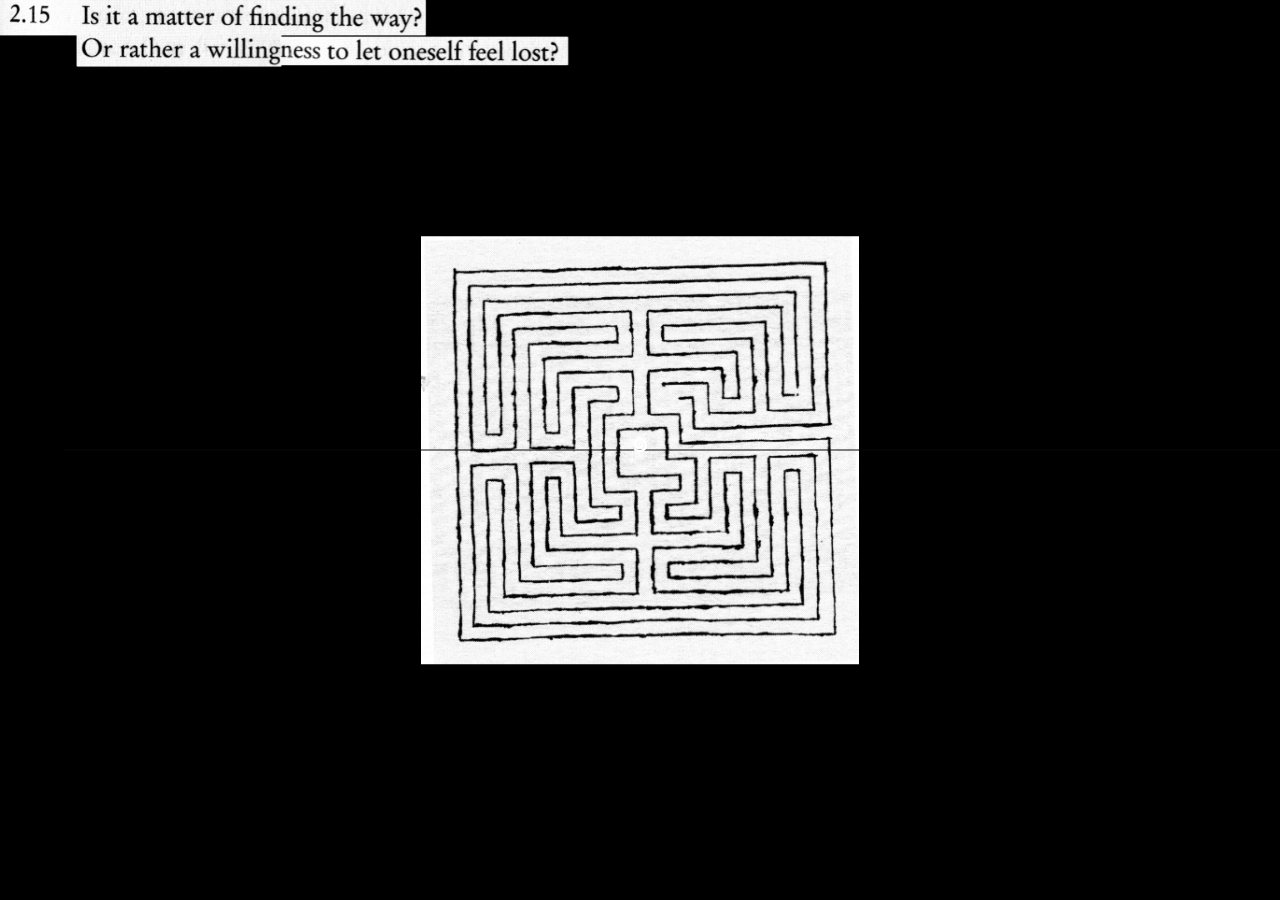
==== index.html @ f9e8dd76 "-" ====
<!doctype html>
<html>

<head>
  <title>Labyrinth</title>
  <link rel="stylesheet" href="style.css">
  <meta name="viewport" content="width=device-width, initial-scale=1.0">
  <script type="text/javascript" src="paper-full.min.js"></script>
  <script type="text/paperscript" canvas="canvas-1">
    // Adapted from the following Processing example:
  // http://processing.org/learning/topics/follow3.html

  // The amount of points in the path:
  var points = 40;

  // The distance between the points:
  var length = 50;

  var path = new Path({
  	strokeColor: 'rgb(9, 9, 9)',
  	strokeWidth: 1,
  	strokeCap: 'round'
  });

  var start = view.center / [10, 1];
  for (var i = 0; i < points; i++)
  	path.add(start + new Point(i * length, 0));

  function onMouseMove(event) {
  	path.firstSegment.point = event.point;
  	for (var i = 0; i < points - 1; i++) {
  		var segment = path.segments[i];
  		var nextSegment = segment.next;
  		var vector = segment.point - nextSegment.point;
  		vector.length = length;
  		nextSegment.point = segment.point - vector;
  	}
  	path.smooth({ type: 'continuous' });
  }

  function onMouseDown(event) {
  	path.fullySelected = true;
  	path.strokeColor = 'rgb(255, 0, 0)';
  }

  function onMouseUp(event) {
  	path.fullySelected = false;
  	path.strokeColor = 'rgb(9, 9, 9)';
  }
  </script>


</head>

<body>

  <div class="canvas">
    <canvas id="canvas-1" resize></canvas>
  </div>


  <!-- always there -->

  <div>
    <div class="enter" id="enter2">๑</div>
    <img class="question" src="img/question.png">
  </div>

  <div>
    <div class="enter" id="enter1"><a href="index-split.html">๑</a></div>
    <img class="question" src="img/question.png">
  </div>


  <!-- section1 -->
  <div class="begin-board">
    <img class="labyrinth" src="img/labyrinth.jpeg">
  </div>

  <!-- section2 -->
  <div class="flight-bottom"><img class="flight-img" src="img/flight-bottom.jpg"></div>

  <div class="flight-board" id="sky">

    <img class="flight" src="img/sky-2.jpg">
    <img class="flight-1" src="img/sky-3.jpg">

    <a href="index-press-tpe.html"><img class="taipei-bottom" src="img/taipei.png"></a>

    <a href="index-press-ric.html"><img class="ric-bottom" src="img/ric.png"></a>

  </div>

  <!-- section A-->
  <div class="code">
    2019dQpBx39Ut9NobRRTAkbP????2019k04t4GWXabqJSQ60IziY????2019JX8MDO*R8UPe#ACc%VLN????2019rt0MXSQR4ePJ9RBWA1dh????2019rQMJOXX2jEnQx9e6%RYe????2019n2Hq7DScCqb!B1QiKtxA???2019K7rEzy2gMswtG^su%p!K????2019ZZPXA1yTJ2$7rFruMo!m????2019WV9FWFjhiwn7e455hFy4????2019jIfDoIntJySa#l&*9MUs????2019dFqcXVG^!UoJxC1D272&????2019@3@MLO8DFAP#14!k*s2e????2019TCX4tx@LvtH$BO1drM8X????2019G8hwj^CsCbEj#WHRSEjX????20193AdTBj&vKhQ2rB70Z71M????201986$&chEcx@5$$EtDBos@????20193faj5JW4Vk8@pjw*1ON^????20196rFg$GR!yJ03mEHelu*z????2019VQ^ndUXlZPo58MhGFZ$1????2019P#^s4CVZgkyw9rtdhduf????2019Xi1@%U1PYJRyRhXWL4vd????201942WcTz^I!@x#7ugVVPcB????2019j#E64*ied@$zNvlNC$oW????20193bUFFO2T!qsdawxoL4gK????<span class="flower-bottom">✿ photosensitive warning THE FOLLOWING CONTAINS BRIGHT/FLASHING LIGHTS</span>9jqkKtf2BePaYa4EOYtMM????2019ULSCt#bsJx@fOMeXHGIO????2019qTj@VgtVDZ#sPr6qFC83????2019q*!O52SZp!hpfvUnpYVy????2019EADXOjZV0OjT3eGBc8gE????2019JH^4m%*y$fAPpW&qDded????20190sCRNgiYywvifWrb#eLX????2019qyCZ9NiRyDDhtvKfIb5q????2019l7ZsIh4R%OwYfsqT3!B8????2019NLxWXZ3mT&2ywCQFuRdV????2019nh8Q^sa@RpGQPvF&GdDe????2019aNXtUnV*nXddao7UjRE3???2019IR19C5qLyhWPU347m$kx????2019NZpZQ5DnJA^j*nYqrM35????2019cxNUfrW9YD0Lxre!OqZu????2019AKwQ@uzsY5K8zrt8hk9O????2019c6Et@fSdp1mJD7HRmHGc????2019G#dpz*oFx2%o1rHgNCEO????2019c0@$$w%udbHzkW4@QETU????2019dLrYbEWtqWFA3r0^FZCb????20195!c$oEE6EF0SNvXQXWfA????2019uZIN5$OcL@eg8qaip4Vi????2019STf&%xCu^d4MEtmpJyzD????2019T53r!nzxCV7CaoitNeQs????2019d6DHTAjqc8&PDyzaUJWU????20194K@9h5k&3DO5Zxit&xg6????2019qj1yG2w6t$m7Cm%@JCRH????2019No@n0B^Z*R44&g3RL$Qr????2019W!IyX!hUDoWCLfYS^yGv????2019v$2nj!Df9G^AG2hLhYej????2019kye28%!qPU9EizCCox#D????2019wQiZkKt534zzn57esm1u????2019Q1YR%R@L&F@3rBVfyzgZ????2019zzBglDg%$xh8ywc1Tkw3????2019ETtup8@SKh61E$JTUHjd????2019@StBqMMBITIsNukFM867????2019rkNOdO9*qmmw&&78vju6????2019$w&hOyDp%YDGB$zYmi7&????2019S7cvUt@$zRc#UVVC^Bg5????2019uvL8l*OxJ4kTCsfqGu7i????20197Z*kNCJdfqwQ%YM#bTxm????2019EqbQSwSx%X@NuF#oeQSn????2019mxZP6ZAcYfEf*e9Wj1o7????19HXbM7mwlWhMijFOS2BQ#????2019^%uzP*Jh$DDeIs$5rhmE????2019A$I!0Q5py!aoNW8G4pGM????2019Z92CtJZob71KhjK9TeqG????2019pVE1kkO$DZtyvjcS3lcJ????20195wGCgWiIjiULbDQrWveF???019F5XfiHUDk&*bvBqjkUv^????2019%M3XXbNUKCOz#tK!d2Mz????2019iZRmeWMoO$zK0$7D!y!Z????20193jzNVPqPk%YyBogWvhgh????2019CKdFfPgndYOIvE4z&$UI????2019ojm47TR9eDoV3!ltlH2g???2019QGF^V1fnx6w@mfcRoKI0????2019qBnEPLvCfM*U#WXQ1Wq0????2019AVu5PoliRk*eGTB@@ksI????2019EQ!XpMCqpBT0Mext$4j$????2019hn#pvoclxL$GI7paXOZ0????2019yZ4X7E$$wA8fOF84rw9u????2019P3VYB9#XG6wej%BDG8Bx????2019$^LSRu&@j*soxov3m$AR????2019DnGzRUq&SjYpS5GjXm7A????20196yF43lbUHXFN#iVvB$iE????2019uV629GAUWxtT6cB42Q0t????2019B2A!&Dx#qc$Peyz8vuGv????2019gW1I^qBJwl*C9#209rHP????2019XG@3XyBcT#dz4Jsg2C!3????01920oKj&jz!Yo5MKH%h%yk????2019s4x$0Zuqr$od@$kFt4F0????2019ITyL&wq*3YX&y%iH3olL????2019CiICvVy@P$JLbdDPCPyR????2019lTGbt2#LC%Du6KFqSCJl????2019lG6I0Gh$Wl4ZJx%&tvtL????20197mTJ6%9I2ldUZliI44eV????2019wEFLE$iMb2OS$6hZAG7X????2019rTlAL3OLacoxC$j*DvRv????2019EF6NRwz1VZbK6UQ58cr5????2019Abz%eS84&E1r!n76VcF1????2019HFhlb&3QqqtEJM%Vk58x????2019nuHZFaXZShV4ft&cD7%7????20190mN6KnBcOctXMe7fCn&W????20190#0FLJJXY*fTEWeZ9XYG????2019!VL*Apk*CrX5XRNiq3Ds????2019VIoP3Nzqc1VMCXRv!tFK????2019DIGJyRdrEAFO5$$7K4UF????2019OdXF8GwxPIgBnlR*$5Fr????20193SQ6jfv8o9DLcpR&^WX1????2019ih^Y^sMnoipugltR#vIR????2019TsJo*x#qTMZIE8yEn2DE????2019aZxa8$OX9Sd9U&r4OSFn????2019W0PpFSdzoHHWNmQ#nbCx????2019TnbvMW4Oi5o3pKpKUJ@p????2019PpxHxkaU0InF!AmbHOXL????2019&*iP1$CT4W#YAZA5!4O&????20195R9AfF8$93cIiMd$o3pe????2019&uCg!XwCzowHh@IGC%IC????2019E1PV6Dsd^7jMudYLfGmO????2019c22I8!p540lhj$8!QVuV????2019F2&o8Cj^w^sU8Jf&o$V7????2019CHOIzEB6#sdw6Oz8tsL@????2019ItB8jbSKfb8MHdKKFP1%????2019gZ@OmgKMjQE7@&fp11hW????2019ehXtM1^EkNDHen#oVeBk????2019dj0FsoawjCAE0$keUH5V????2019AxJBW!3#C%bwl5WEIVIQ????2019zC!95hhjh2RW664IcUCo????2019WEvLh2hjfLbxLVTXxxV4????2019&VG9Xm25xFvuiHqCJNpt????2019kKENAdXDv7Za2G4CEZ8m????2019Lgl&Q0dmLEDLEZXA@1QN????20199rngJ2iktkXECm7UUSnd????2019&eFdJ!25E3^Mfon4u8pj????2019!30#bzr2NFks3hBOJFo0????2019u9CBrvmwOS7K73rx5NUa???2019CcCqhAPr3pKFQ&6RJFy!????2019WjN!58iv2IRJpHUOD5j#????2019C@tKAG@KMUaA4f8NlR*B????2019vyO2Yqe2pdo2kKPz5Yip????2019yO0%z1Dfh7NNAUySB&og????2019A3R9kn^T1KSrBYAmCOD2???20199YjIAF^JMB^4z3@iKoQ0????2019pB9u#KVx&rPQtSYARAvj????2019nQ#Rp!bGSVRNMN97I$EZ????2019PvpY$Cju7gtPs!PfT7XI????2019MFBgYdzM41L^j1JM$M8u????2019Btp@$#mSftyxr21zNjdY????2019y&M1aB&np@x2EUldomkd????2019@KCNW!6F7M1BV9Q@1Hsl????20199EqcnXealD%FUinzulM&????20196^6Y$mKHvt2GZ7FdAWVF????2019sKPXJRlV1cTy4vfeRi1&????2019angLU52oUmjtng!KusKl???2019y9tBEbO$oiLY0DkiBETD????2019TZv4TcF#truo3JdoTIe3????2019n%lt6jIZi8uIWjV$$%gd????2019UGNrSjbbF0OgoprxonB%????2019rA#AMClW!9*9L##sHn%w????2019jcohnFxDOacg!tK$UudM????2019y8zJRJMuP#6kfBrkxuu@????2019Yc5CyN*mv8!a$K2KKTRP????20192HuS!MH$!mDCIc%Fa@tJ????2019r8WZ3d1LSPBVcezb!&hn????2019HO0CQb0HDKV1s11HX3vY????20197yzI0tNDdLX0pN5T4rtb????2019qvpwsXEGSOfKzER4PkcG????2019cP&I@DguL8hb4IF#d1Xv????20192vJAlRKf57cyR69r*oD$????2019*sIFZy6nTPHe6vm*t*ar????2019E8mq8yqevMwGW%mo*dRE????201993cUyoW9bdZaDa8Y6fwt????20196vuXKpVDXXd&@1oXsgko????2019TL2a0#TxoykM8aLn7L*u????20198$*hOFe6bEM0hk7YvH%O????20198ltHcezNifOnVkxG#L$B????20192#13VDrgjG10CluZPS4f????2019iredOmqtqbUQO#@LrSdG????2019dQpBx39Ut9NobRRTAkbP????2019k04t4GWXabqJSQ60IziY???2019JX8MDO*R8UPe#ACc%VLN????2019rt0MXSQR4ePJ9RBWA1dh????2019rQMJOXX2jEnQx9e6%RYe????2019n2Hq7DScCqb!B1QiKtxA???2019K7rEzy2gMswtG^su%p!K????2019ZZPXA1yTJ2$7rFruMo!m????2019WV9FWFjhiwn7e455hFy4????2019jIfDoIntJySa#l&*9MUs????2019dFqcXVG^!UoJxC1D272&????2019@3@MLO8DFAP#14!k*s2e????2019TCX4tx@LvtH$BO1drM8X????2019G8hwj^CsCbEj#WHRSEjX????20193AdTBj&vKhQ2rB70Z71M????201986$&chEcx@5$$EtDBos@????20193faj5JW4Vk8@pjw*1ON^????20196rFg$GR!yJ03mEHelu*z????2019VQ^ndUXlZPo58MhGFZ$1????2019P#^s4CVZgkyw9rtdhduf????2019Xi1@%U1PYJRyRhXWL4vd????201942WcTz^I!@x#7ugVVPcB????2019j#E64*ied@$zNvlNC$oW????20193bUFFO2T!qsdawxoL4gK????9jqkKtf2BePaYa4EOYtMM????2019ULSCt#bsJx@fOMeXHGIO????2019qTj@VgtVDZ#sPr6qFC83????2019q*!O52SZp!hpfvUnpYVy????2019EADXOjZV0OjT3eGBc8gE????2019JH^4m%*y$fAPpW&qDded????20190sCRNgiYywvifWrb#eLX????2019qyCZ9NiRyDDhtvKfIb5q????2019l7ZsIh4R%OwYfsqT3!B8????2019NLxWXZ3mT&2ywCQFuRdV????2019nh8Q^sa@RpGQPvF&GdDe????2019aNXtUnV*nXddao7UjRE3???2019IR19C5qLyhWPU347m$kx????2019NZpZQ5DnJA^j*nYqrM35????2019cxNUfrW9YD0Lxre!OqZu????2019AKwQ@uzsY5K8zrt8hk9O????2019c6Et@fSdp1mJD7HRmHGc????2019G#dpz*oFx2%o1rHgNCEO????2019c0@$$w%udbHzkW4@QETU????2019dLrYbEWtqWFA3r0^FZCb????20195!c$oEE6EF0SNvXQXWfA????2019uZIN5$OcL@eg8qaip4Vi????2019STf&%xCu^d4MEtmpJyzD????2019T53r!nzxCV7CaoitNeQs????2019d6DHTAjqc8&PDyzaUJWU????20194K@9h5k&3DO5Zxit&xg6????2019qj1yG2w6t$m7Cm%@JCRH????2019No@n0B^Z*R44&g3RL$Qr????2019W!IyX!hUDoWCLfYS^yGv????2019v$2nj!Df9G^AG2hLhYej????2019kye28%!qPU9EizCCox#D????2019wQiZkKt534zzn57esm1u????2019Q1YR%R@L&F@3rBVfyzgZ????2019zzBglDg%$xh8ywc1Tkw3????2019ETtup8@SKh61E$JTUHjd????2019@StBqMMBITIsNukFM867????2019rkNOdO9*qmmw&&78vju6????2019$w&hOyDp%YDGB$zYmi7&????2019S7cvUt@$zRc#UVVC^Bg5????2019uvL8l*OxJ4kTCsfqGu7i????20197Z*kNCJdfqwQ%YM#bTxm????2019EqbQSwSx%X@NuF#oeQSn????2019mxZP6ZAcYfEf*e9Wj1o7????19HXbM7mwlWhMijFOS2BQ#????2019^%uzP*Jh$DDeIs$5rhmE????2019A$I!0Q5py!aoNW8G4pGM????2019Z92CtJZob71KhjK9TeqG????2019pVE1kkO$DZtyvjcS3lcJ????20195wGCgWiIjiULbDQrWveF???019F5XfiHUDk&*bvBqjkUv^????2019%M3XXbNUKCOz#tK!d2Mz????2019iZRmeWMoO$zK0$7D!y!Z????20193jzNVPqPk%YyBogWvhgh????2019CKdFfPgndYOIvE4z&$UI????2019ojm47TR9eDoV3!ltlH2g???2019QGF^V1fnx6w@mfcRoKI0????2019qBnEPLvCfM*U#WXQ1Wq0????2019AVu5PoliRk*eGTB@@ksI????2019EQ!XpMCqpBT0Mext$4j$????2019hn#pvoclxL$GI7paXOZ0????2019yZ4X7E$$wA8fOF84rw9u????2019P3VYB9#XG6wej%BDG8Bx????2019$^LSRu&@j*soxov3m$AR????2019DnGzRUq&SjYpS5GjXm7A????20196yF43lbUHXFN#iVvB$iE????2019uV629GAUWxtT6cB42Q0t????2019B2A!&Dx#qc$Peyz8vuGv????2019gW1I^qBJwl*C9#209rHP????2019XG@3XyBcT#dz4Jsg2C!3????01920oKj&jz!Yo5MKH%h%yk????2019s4x$0Zuqr$od@$kFt4F0????2019ITyL&wq*3YX&y%iH3olL????2019CiICvVy@P$JLbdDPCPyR????2019lTGbt2#LC%Du6KFqSCJl????2019lG6I0Gh$Wl4ZJx%&tvtL????20197mTJ6%9I2ldUZliI44eV????2019wEFLE$iMb2OS$6hZAG7X????2019rTlAL3OLacoxC$j*DvRv????2019EF6NRwz1VZbK6UQ58cr5????2019Abz%eS84&E1r!n76VcF1????2019HFhlb&3QqqtEJM%Vk58x????2019nuHZFaXZShV4ft&cD7%7????20190mN6KnBcOctXMe7fCn&W????20190#0FLJJXY*fTEWeZ9XYG????2019!VL*Apk*CrX5XRNiq3Ds????2019VIoP3Nzqc1VMCXRv!tFK????2019DIGJyRdrEAFO5$$7K4UF????2019OdXF8GwxPIgBnlR*$5Fr????20193SQ6jfv8o9DLcpR&^WX1????2019ih^Y^sMnoipugltR#vIR????2019TsJo*x#qTMZIE8yEn2DE????2019aZxa8$OX9Sd9U&r4OSFn????2019W0PpFSdzoHHWNmQ#nbCx????2019TnbvMW4Oi5o3pKpKUJ@p????2019PpxHxkaU0InF!AmbHOXL????2019&*iP1$CT4W#YAZA5!4O&????20195R9AfF8$93cIiMd$o3pe????2019&uCg!XwCzowHh@IGC%IC????2019E1PV6Dsd^7jMudYLfGmO????2019c22I8!p540lhj$8!QVuV????2019F2&o8Cj^w^sU8Jf&o$V7????2019CHOIzEB6#sdw6Oz8tsL@????2019ItB8jbSKfb8MHdKKFP1%????2019gZ@OmgKMjQE7@&fp11hW????2019ehXtM1^EkNDHen#oVeBk????2019dj0FsoawjCAE0$keUH5V????2019AxJBW!3#C%bwl5WEIVIQ????2019zC!95hhjh2RW664IcUCo????2019WEvLh2hjfLbxLVTXxxV4????2019&VG9Xm25xFvuiHqCJNpt????2019kKENAdXDv7Za2G4CEZ8m????2019Lgl&Q0dmLEDLEZXA@1QN????20199rngJ2iktkXECm7UUSnd????2019&eFdJ!25E3^Mfon4u8pj????2019!30#bzr2NFks3hBOJFo0????2019u9CBrvmwOS7K73rx5NUa???2019CcCqhAPr3pKFQ&6RJFy!????2019WjN!58iv2IRJpHUOD5j#????2019C@tKAG@KMUaA4f8NlR*B????2019vyO2Yqe2pdo2kKPz5Yip????2019yO0%z1Dfh7NNAUySB&og????2019A3R9kn^T1KSrBYAmCOD2???20199YjIAF^JMB^4z3@iKoQ0????2019pB9u#KVx&rPQtSYARAvj????2019nQ#Rp!bGSVRNMN97I$EZ????2019PvpY$Cju7gtPs!PfT7XI????2019MFBgYdzM41L^j1JM$M8u????2019Btp@$#mSftyxr21zNjdY????2019y&M1aB&np@x2EUldomkd????2019@KCNW!6F7M1BV9Q@1Hsl????20199EqcnXealD%FUinzulM&????20196^6Y$mKHvt2GZ7FdAWVF????2019sKPXJRlV1cTy4vfeRi1&????2019angLU52oUmjtng!KusKl???2019y9tBEbO$oiLY0DkiBETD????2019TZv4TcF#truo3JdoTIe3????2019n%lt6jIZi8uIWjV$$%gd????2019UGNrSjbbF0OgoprxonB%????2019rA#AMClW!9*9L##sHn%w????2019jcohnFxDOacg!tK$UudM????2019y8zJRJMuP#6kfBrkxuu@????2019Yc5CyN*mv8!a$K2KKTRP????20192HuS!MH$!mDCIc%Fa@tJ????2019r8WZ3d1LSPBVcezb!&hn????2019HO0CQb0HDKV1s11HX3vY????20197yzI0tNDdLX0pN5T4rtb????2019qvpwsXEGSOfKzER4PkcG????2019cP&I@DguL8hb4IF#d1Xv????20192vJAlRKf57cyR69r*oD$????2019*sIFZy6nTPHe6vm*t*ar????2019E8mq8yqevMwGW%mo*dRE????201993cUyoW9bdZaDa8Y6fwt????20196vuXKpVDXXd&@1oXsgko????2019TL2a0#TxoykM8aLn7L*u????20198$*hOFe6bEM0hk7YvH%O????20198ltHcezNifOnVkxG#L$B????20192#13VDrgjG10CluZPS4f????2019iredOmqtqbUQO#@LrSdG????2019PpxHxkaU0InF!AmbHOXL????2019&*iP1$CT4W#YAZA5!4O&????20195R9AfF8$93cIiMd$o3pe????2019&uCg!XwCzowHh@IGC%IC????2019E1PV6Dsd^7jMudYLfGmO????2019c22I8!p540lhj$8!QVuV????2019F2&o8Cj^w^sU8Jf&o$V7????2019CHOIzEB6#sdw6Oz8tsL@????2019ItB8jbSKfb8MHdKKFP1%????2019gZ@OmgKMjQE7@&fp11hW????2019ehXtM1^EkNDHen#oVeBk????2019dj0FsoawjCAE0$keUH5V????2019AxJBW!3#C%bwl5WEIVIQ????2019zC!95hhjh2RW664IcUCo????2019WEvLh2hjfLbxLVTXxxV4????2019&VG9Xm25xFvuiHqCJNpt????2019kKENAdXDv7Za2G4CEZ8m????2019Lgl&Q0dmLEDLEZXA@1QN????20199rngJ2iktkXECm7UUSnd????2019&eFdJ!25E3^Mfon4u8pj????2019!30#bzr2NFks3hBOJFo0????2019u9CBrvmwOS7K73rx5NUa???2019CcCqhAPr3pKFQ&6RJFy!????2019WjN!58iv2IRJpHUOD5j#????2019C@tKAG@KMUaA4f8NlR*B????2019vyO2Yqe2pdo2kKPz5Yip????2019yO0%z1Dfh7NNAUySB&og????2019A3R9kn^T1KSrBYAmCOD2???20199YjIAF^JMB^4z3@iKoQ0????2019pB9u#KVx&rPQtSYARAvj????2019nQ#Rp!bGSVRNMN97I$EZ????2019PvpY$Cju7gtPs!PfT7XI????2019MFBgYdzM41L^j1JM$M8u????2019Btp@$#mSftyxr21zNjdY????2019y&M1aB&np@x2EUldomkd????2019@KCNW!6F7M1BV9Q@1Hsl????20199EqcnXealD%FUinzulM&????20196^6Y$mKHvt2GZ7FdAWVF????2019sKPXJRlV1cTy4vfeRi1&????2019angLU52oUmjtng!KusKl???2019dQpBx39Ut9NobRRTAkbP????2019k04t4GWXabqJSQ60IziY???2019JX8MDO*R8UPe#ACc%VLN????2019rt0MXSQR4ePJ9RBWA1dh????2019rQMJOXX2jEnQx9e6%RYe????2019n2Hq7DScCqb!B1QiKtxA???2019K7rEzy2gMswtG^su%p!K????2019ZZPXA1yTJ2$7rFruMo!m????2019WV9FWFjhiwn7e455hFy4????2019jIfDoIntJySa#l&*9MUs????2019dFqcXVG^!UoJxC1D272&????2019@3@MLO8DFAP#14!k*s2e????2019TCX4tx@LvtH$BO1drM8X????2019G8hwj^CsCbEj#WHRSEjX????20193AdTBj&vKhQ2rB70Z71M????201986$&chEcx@5$$EtDBos@????20193faj5JW4Vk8@pjw*1ON^????20196rFg$GR!yJ03mEHelu*z????2019VQ^ndUXlZPo58MhGFZ$1????2019P#^s4CVZgkyw9rtdhduf????2019Xi1@%U1PYJRyRhXWL4vd????201942WcTz^I!@x#7ugVVPcB????2019j#E64*ied@$zNvlNC$oW????20193bUFFO2T!qsdawxoL4gK????9jqkKtf2BePaYa4EOYtMM????2019ULSCt#bsJx@fOMeXHGIO????2019qTj@VgtVDZ#sPr6qFC83????2019q*!O52SZp!hpfvUnpYVy????2019EADXOjZV0OjT3eGBc8gE????2019JH^4m%*y$fAPpW&qDded????20190sCRNgiYywvifWrb#eLX????2019qyCZ9NiRyDDhtvKfIb5q????2019l7ZsIh4R%OwYfsqT3!B8????2019NLxWXZ3mT&2ywCQFuRdV????2019nh8Q^sa@RpGQPvF&GdDe????2019aNXtUnV*nXddao7UjRE3???2019IR19C5qLyhWPU347m$kx????2019NZpZQ5DnJA^j*nYqrM35????2019cxNUfrW9YD0Lxre!OqZu????2019AKwQ@uzsY5K8zrt8hk9O????2019c6Et@fSdp1mJD7HRmHGc????2019G#dpz*oFx2%o1rHgNCEO????2019c0@$$w%udbHzkW4@QETU????2019dLrYbEWtqWFA3r0^FZCb????20195!c$oEE6EF0SNvXQXWfA????2019uZIN5$OcL@eg8qaip4Vi????2019STf&%xCu^d4MEtmpJyzD????2019T53r!nzxCV7CaoitNeQs????2019d6DHTAjqc8&PDyzaUJWU????20194K@9h5k&3DO5Zxit&xg6????2019qj1yG2w6t$m7Cm%@JCRH????2019No@n0B^Z*R44&g3RL$Qr????2019W!IyX!hUDoWCLfYS^yGv????2019v$2nj!Df9G^AG2hLhYej????2019kye28%!qPU9EizCCox#D????2019wQiZkKt534zzn57esm1u????2019Q1YR%R@L&F@3rBVfyzgZ????2019zzBglDg%$xh8ywc1Tkw3????2019ETtup8@SKh61E$JTUHjd????2019@StBqMMBITIsNukFM867????2019rkNOdO9*qmmw&&78vju6????2019$w&hOyDp%YDGB$zYmi7&????2019S7cvUt@$zRc#UVVC^Bg5????2019uvL8l*OxJ4kTCsfqGu7i????20197Z*kNCJdfqwQ%YM#bTxm????2019EqbQSwSx%X@NuF#oeQSn????2019mxZP6ZAcYfEf*e9Wj1o7????19HXbM7mwlWhMijFOS2BQ#????2019^%uzP*Jh$DDeIs$5rhmE????2019A$I!0Q5py!aoNW8G4pGM????2019Z92CtJZob71KhjK9TeqG????2019pVE1kkO$DZtyvjcS3lcJ????20195wGCgWiIjiULbDQrWveF???019F5XfiHUDk&*bvBqjkUv^????2019%M3XXbNUKCOz#tK!d2Mz????2019iZRmeWMoO$zK0$7D!y!Z????20193jzNVPqPk%YyBogWvhgh????2019CKdFfPgndYOIvE4z&$UI????2019ojm47TR9eDoV3!ltlH2g???2019QGF^V1fnx6w@mfcRoKI0????2019qBnEPLvCfM*U#WXQ1Wq0????20199YjIAF^JMB^4z3@iKoQ0????2019pB9u#KVx&rPQtSYARAvj????2019nQ#Rp!bGSVRNMN97I$EZ????2019PvpY$Cju7gtPs!PfT7XI????2019MFBgYdzM41L^j1JM$M8u????2019Btp@$#mSftyxr21zNjdY????2019y&M1aB&np@x2EUldomkd????2019@KCNW!6F7M1BV9Q@1Hsl????20199EqcnXealD%FUinzulM&????20196^6Y$mKHvt2GZ7FdAWVF????2019sKPXJRlV1cTy4vfeRi1&????2019angLU52oUmjtng!KusKl???2019y9tBEbO$oiLY0DkiBETD????2019TZv4TcF#truo3JdoTIe3????2019n%lt6jIZi8uIWjV$$%gd????2019UGNrSjbbF0OgoprxonB%????2019rA#AMClW!9*9L##sHn%w????2019jcohnFxDOacg!tK$UudM????2019y8zJRJMuP#6kfBrkxuu@????2019Yc5CyN*mv8!a$K2KKTRP????20192HuS!MH$!mDCIc%Fa@tJ????2019&*iP1$CT4W#YAZA5!4O&????20195R9AfF8$93cIiMd$o3pe????2019&uCg!XwCzowHh@IGC%IC????2019E1PV6Dsd^7jMudYLfGmO????2019c22I8!p540lhj$8!QVuV????2019F2&o8Cj^w^sU8Jf&o$V7????2019CHOIzEB6#sdw6Oz8tsL@????2019ItB8jbSKfb8MHdKKFP1%????2019gZ@OmgKMjQE7@&fp11hW????2019ehXtM1^EkNDHen#oVeBk????2019dj0FsoawjCAE0$keUH5V????2019AxJBW!3#C%bwl5WEIVIQ????2019zC!95hhjh2RW664IcUCo????2019WEvLh2hjfLbxLVTXxxV4????2019&VG9Xm25xFvuiHqCJNpt????2019kKENAdXDv7Za2G4CEZ8m????2019Lgl&Q0dmLEDLEZXA@1QN????20199rngJ2iktkXECm7UUSnd????2019&eFdJ!25E3^Mfon4u8pj????2019!30#bzr2NFks3hBOJFo0????2019u9CBrvmwOS7K73rx5NUa???2019CcCqhAPr3pKFQ&6RJFy!????2019WjN!58iv2IRJpHUOD5j#????2019C@tKAG@KMUaA4f8NlR*B????2019vyO2Yqe2pdo2kKPz5Yip????2019yO0%z1Dfh7NNAUySB&og????2019A3R9kn^T1KSrBYAmCOD2???20199YjIAF^JMB^4z3@iKoQ0????2019pB9u#KVx&rPQtSYARAvj????2019nQ#Rp!bGSVRNMN97I$EZ????2019PvpY$Cju7gtPs!PfT7XI????2019MFBgYdzM41L^j1JM$M8u????2019Btp@$#mSftyxr21zNjdY????2019y&M1aB&np@x2EUldomkd????2019@KCNW!6F7M1BV9Q@1Hsl????20199EqcnXealD%FUinzulM&????2019cxNUfrW9YD0Lxre!OqZu????2019AKwQ@uzsY5K8zrt8hk9O????2019c6Et@fSdp1mJD7HRmHGc????2019G#dpz*oFx2%o1rHgNCEO????2019c0@$$w%udbHzkW4@QETU????2019dLrYbEWtqWFA3r0^FZCb????20195!c$oEE6EF0SNvXQXWfA????2019uZIN5$OcL@eg8qaip4Vi????2019STf&%xCu^d4MEtmpJyzD????2019T53r!nzxCV7CaoitNeQs????2019d6DHTAjqc8&PDyzaUJWU????20194K@9h5k&3DO5Zxit&xg6????2019qj1yG2w6t$m7Cm%@JCRH????2019No@n0B^Z*R44&g3RL$Qr????2019W!IyX!hUDoWCLfYS^yGv????2019v$2nj!Df9G^AG2hLhYej????2019kye28%!qPU9EizCCox#D????2019wQiZkKt534zzn57esm1u????2019Q1YR%R@L&F@3rBVfyzgZ????2019zzBglDg%$xh8ywc1Tkw3????2019ETtup8@SKh61E$JTUHjd????2019@StBqMMBITIsNukFM867????2019rkNOdO9*qmmw&&78vju6????2019$w&hOyDp%YDGB$zYmi7&????2019S7cvUt@$zRc#UVVC^Bg5????2019uvL8l*OxJ4kTCsfqGu7i????20197Z*kNCJdfqwQ%YM#bTxm????2019EqbQSwSx%X@NuF#oeQSn????2019mxZP6ZAcYfEf*e9Wj1o7????19HXbM7mwlWhMijFOS2BQ#????2019^%uzP*Jh$DDeIs$5rhmE????2019A$I!0Q5py!aoNW8G4pGM????2019Z92CtJZob71KhjK9TeqG????2019pVE1kkO$DZtyvjcS3lcJ????20195wGCgWiIjiULbDQrWveF???019F5XfiHUDk&*bvBqjkUv^????2019%M3XXbNUKCOz#tK!d2Mz????2019iZRmeWMoO$zK0$7D!y!Z????20193jzNVPqPk%YyBogWvhgh????2019CKdFfPgndYOIvE4z&$UI????2019ojm47TR9eDoV3!ltlH2g???2019QGF^V1fnx6w@mfcRoKI0????2019qBnEPLvCfM*U#WXQ1Wq0????20199YjIAF^JMB^4z3@iKoQ0????2019pB9u#KVx&rPQtSYARAvj????2019nQ#Rp!bGSVRNMN97I$EZ????2019PvpY$Cju7gtPs!PfT7XI????2019MFBgYdzM41L^j1JM$M8u????2019Btp@$#mSftyxr21zNjdY????2019y&M1aB&np@x2EUldomkd????2019@KCNW!6F7M1BV9Q@1Hsl????20199EqcnXealD%FUinzulM&????20196^6Y$mKHvt2GZ7FdAWVF????2019sKPXJRlV1cTy4vfeRi1&????2019angLU52oUmjtng!KusKl???2019y9tBEbO$oiLY0DkiBETD????2019TZv4TcF#truo3JdoTIe3????2019n%lt6jIZi8uIWjV$$%gd????2019UGNrSjbbF0OgoprxonB%????2019rA#AMClW!9*9L##sHn%w????2019jcohnFxDOacg!tK$UudM????2019y8zJRJMuP#6kfBrkxuu@????2019Yc5CyN*mv8!a$K2KKTRP????20192HuS!MH$!mDCIc%Fa@tJ????2019&*iP1$CT4W#YAZA5!4O&????20195R9AfF8$93cIiMd$o3pe????2019&uCg!XwCzowHh@IGC%IC????2019E1PV6Dsd^7jMudYLfGmO????2019c22I8!p540lhj$8!QVuV????2019F2&o8Cj^w^sU8Jf&o$V7????2019CHOIzEB6#sdw6Oz8tsL@????2019ItB8jbSKfb8MHdKKFP1%????2019gZ@OmgKMjQE7@&fp11hW????2019ehXtM1^EkNDHen#oVeBk????2019dj0FsoawjCAE0$keUH5V????2019AxJBW!3#C%bwl5WEIVIQ????2019zC!95hhjh2RW664IcUCo????2019WEvLh2hjfLbxLVTXxxV4????2019&VG9Xm25xFvuiHqCJNpt????2019kKENAdXDv7Za2G4CEZ8m????2019Lgl&Q0dmLEDLEZXA@1QN????20199rngJ2iktkXECm7UUSnd????2019&eFdJ!25E3^Mfon4u8pj????2019!30#bzr2NFks3hBOJFo0????2019u9CBrvmwOS7K73rx5NUa???2019CcCqhAPr3pKFQ&6RJFy!????2019WjN!58iv2IRJpHUOD5j#????2019C@tKAG@KMUaA4f8NlR*B????2019vyO2Yqe2pdo2kKPz5Yip????2019yO0%z1Dfh7NNAUySB&og????2019A3R9kn^T1KSrBYAmCOD2???20199YjIAF^JMB^4z3@iKoQ0????2019pB9u#KVx&rPQtSYARAvj????2019nQ#Rp!bGSVRNMN97I$EZ????2019PvpY$Cju7gtPs!PfT7XI????2019MFBgYdzM41L^j1JM$M8u????2019Btp@$#mSftyxr21zNjdY????2019y&M1aB&np@x2EUldomkd????2019@KCNW!6F7M1BV9Q@1Hsl????20199EqcnXealD%FUinzulM&????
  </div>

  <!-- section Ric-2 -->
  <div class="flicker-bottom"></div>
  <div class="flicker"></div>

  <!-- section Ric-3 -->
  <div class="line" id="line-bottom"> </div>

  <div class="lines">
    <div class="lines-1">
      <div class="line"> </div>
      <div class="line"> </div>
      <div class="line"> </div>
      <div class="line"> </div>
      <div class="line"> </div>
      <div class="line"> </div>
      <div class="line"> </div>
      <div class="line"> </div>
      <div class="line"> </div>
      <div class="line"> </div>
      <div class="line"> </div>
      <div class="line"> </div>
      <div class="line"> </div>
      <div class="line"> </div>
      <div class="line"> </div>
      <div class="line"> </div>
      <div class="line"> </div>
      <div class="line"> </div>
      <div class="line"> </div>
      <div class="line"> </div>
      <div class="line"> </div>
      <div class="line"> </div>
      <div class="line"> </div>
      <div class="line"> </div>
      <div class="line"> </div>
      <div class="line"> </div>
      <div class="line"> </div>
      <div class="line"> </div>
      <div class="line"> </div>
      <div class="line"> </div>
      <div class="line"> </div>
      <div class="line"> </div>
      <div class="line"> </div>
      <div class="line"> </div>
      <div class="line"> </div>
      <div class="line"> </div>
      <div class="line"> </div>
      <div class="line"> </div>
      <div class="line"> </div>
      <div class="line"> </div>
      <div class="line"> </div>
      <div class="line"> </div>
      <div class="line"> </div>
      <div class="line"> </div>
      <div class="line"> </div>
      <div class="line"> </div>
      <div class="line"> </div>
      <div class="line"> </div>
      <div class="line"> </div>
      <div class="line"> </div>
      <div class="line"> </div>
      <div class="line"> </div>
      <div class="line"> </div>
      <div class="line"> </div>
      <div class="line"> </div>
      <div class="line"> </div>
      <div class="line"> </div>
      <div class="line"> </div>
      <div class="line"> </div>
      <div class="line"> </div>
      <div class="line"> </div>
      <div class="line"> </div>
      <div class="line"> </div>
      <div class="line"> </div>
      <div class="line"> </div>
      <div class="line"> </div>
      <div class="line"> </div>
      <div class="line"> </div>
      <div class="line"> </div>
      <div class="line"> </div>
      <div class="line"> </div>
      <div class="line"> </div>
      <div class="line"> </div>
      <div class="line"> </div>
      <div class="line"> </div>
      <div class="line"> </div>
      <div class="line"> </div>
      <div class="line"> </div>
      <div class="line"> </div>
      <div class="line"> </div>
      <div class="line"> </div>
      <div class="line"> </div>
      <div class="line"> </div>
      <div class="line"> </div>
      <div class="line"> </div>
      <div class="line"> </div>
      <div class="line"> </div>
      <div class="line"> </div>
      <div class="line"> </div>
      <div class="line"> </div>
      <div class="line"> </div>
      <div class="line"> </div>
      <div class="line"> </div>
      <div class="line"> </div>
      <div class="line"> </div>
      <div class="line"> </div>
      <div class="line"> </div>
      <div class="line"> </div>
      <div class="line"> </div>
      <div class="line"> </div>
      <div class="line"> </div>
      <div class="line"> </div>
      <div class="line"> </div>
      <div class="line"> </div>
      <div class="line"> </div>
      <div class="line"> </div>
      <div class="line"> </div>
      <div class="line"> </div>
      <div class="line"> </div>
      <div class="line"> </div>
      <div class="line"> </div>
      <div class="line"> </div>
      <div class="line"> </div>
      <div class="line"> </div>
      <div class="line"> </div>
      <div class="line"> </div>
      <div class="line"> </div>
      <div class="line"> </div>
      <div class="line"> </div>
      <div class="line"> </div>
      <div class="line"> </div>
      <div class="line"> </div>
      <div class="line"> </div>
      <div class="line"> </div>
      <div class="line"> </div>
      <div class="line"> </div>
      <div class="line"> </div>
      <div class="line"> </div>
      <div class="line"> </div>
      <div class="line"> </div>
      <div class="line"> </div>
      <div class="line"> </div>
      <div class="line"> </div>
      <div class="line"> </div>
      <div class="line"> </div>
      <div class="line"> </div>
      <div class="line"> </div>
      <div class="line"> </div>
      <div class="line"> </div>
      <div class="line"> </div>
      <div class="line"> </div>
      <div class="line"> </div>
      <div class="line"> </div>
      <div class="line"> </div>
      <div class="line"> </div>
      <div class="line"> </div>
      <div class="line"> </div>
      <div class="line"> </div>
      <div class="line"> </div>
      <div class="line"> </div>
      <div class="line"> </div>
      <div class="line"> </div>
      <div class="line"> </div>
      <div class="line"> </div>
      <div class="line"> </div>
      <div class="line"> </div>
      <div class="line"> </div>
      <div class="line"> </div>
      <div class="line"> </div>
      <div class="line"> </div>
      <div class="line"> </div>
      <div class="line"> </div>
      <div class="line"> </div>
      <div class="line"> </div>
      <div class="line"> </div>
      <div class="line"> </div>
      <div class="line"> </div>
      <div class="line"> </div>
      <div class="line"> </div>
      <div class="line"> </div>
      <div class="line"> </div>
      <div class="line"> </div>
      <div class="line"> </div>
      <div class="line"> </div>
      <div class="line"> </div>
      <div class="line"> </div>
      <div class="line"> </div>
      <div class="line"> </div>
      <div class="line"> </div>
      <div class="line"> </div>
      <div class="line"> </div>
      <div class="line"> </div>
      <div class="line"> </div>
      <div class="line"> </div>
      <div class="line"> </div>
      <div class="line"> </div>
      <div class="line"> </div>
      <div class="line"> </div>
      <div class="line"> </div>
      <div class="line"> </div>
      <div class="line"> </div>
      <div class="line"> </div>
      <div class="line"> </div>
      <div class="line"> </div>
      <div class="line"> </div>
      <div class="line"> </div>
      <div class="line"> </div>
      <div class="line"> </div>
      <div class="line"> </div>
      <div class="line"> </div>
      <div class="line"> </div>
      <div class="line"> </div>
      <div class="line"> </div>
      <div class="line"> </div>
      <div class="line"> </div>
      <div class="line"> </div>
      <div class="line"> </div>
      <div class="line"> </div>
      <div class="line"> </div>
      <div class="line"> </div>
      <div class="line"> </div>
      <div class="line"> </div>
      <div class="line"> </div>
      <div class="line"> </div>
      <div class="line"> </div>
      <div class="line"> </div>
      <div class="line"> </div>
      <div class="line"> </div>
      <div class="line"> </div>
      <div class="line"> </div>
      <div class="line"> </div>
      <div class="line"> </div>
      <div class="line"> </div>
      <div class="line"> </div>
      <div class="line"> </div>
      <div class="line"> </div>
      <div class="line"> </div>
      <div class="line"> </div>
      <div class="line"> </div>
      <div class="line"> </div>
      <div class="line"> </div>
      <div class="line"> </div>
      <div class="line"> </div>
      <div class="line"> </div>
      <div class="line"> </div>
      <div class="line"> </div>
      <div class="line"> </div>
      <div class="line"> </div>
      <div class="line"> </div>
      <div class="line"> </div>
      <div class="line"> </div>
      <div class="line"> </div>
      <div class="line"> </div>
      <div class="line"> </div>
      <div class="line"> </div>
      <div class="line"> </div>
      <div class="line"> </div>
      <div class="line"> </div>
      <div class="line"> </div>
      <div class="line"> </div>
      <div class="line"> </div>
      <div class="line"> </div>
      <div class="line"> </div>
      <div class="line"> </div>
      <div class="line"> </div>
      <div class="line"> </div>
      <div class="line"> </div>
      <div class="line"> </div>
      <div class="line"> </div>
      <div class="line"> </div>
      <div class="line"> </div>
      <div class="line"> </div>
      <div class="line"> </div>
      <div class="line"> </div>
      <div class="line"> </div>
      <div class="line"> </div>
      <div class="line"> </div>
      <div class="line"> </div>
      <div class="line"> </div>
      <div class="line"> </div>
      <div class="line"> </div>
      <div class="line"> </div>
      <div class="line"> </div>
      <div class="line"> </div>
      <div class="line"> </div>
      <div class="line"> </div>
      <div class="line"> </div>
      <div class="line"> </div>
      <div class="line"> </div>
      <div class="line"> </div>
      <div class="line"> </div>
      <div class="line"> </div>
      <div class="line"> </div>
      <div class="line"> </div>
      <div class="line"> </div>
      <div class="line"> </div>
      <div class="line"> </div>
      <div class="line"> </div>
      <div class="line"> </div>
      <div class="line"> </div>
      <div class="line"> </div>
      <div class="line"> </div>
      <div class="line"> </div>
      <div class="line"> </div>
      <div class="line"> </div>
      <div class="line"> </div>
      <div class="line"> </div>
      <div class="line"> </div>
      <div class="line"> </div>
      <div class="line"> </div>
      <div class="line"> </div>
      <div class="line"> </div>
      <div class="line"> </div>
      <div class="line"> </div>
      <div class="line"> </div>
      <div class="line"> </div>
      <div class="line"> </div>
      <div class="line"> </div>
      <div class="line"> </div>
      <div class="line"> </div>
      <div class="line"> </div>
      <div class="line"> </div>
      <div class="line"> </div>
      <div class="line"> </div>
      <div class="line"> </div>
      <div class="line"> </div>
      <div class="line"> </div>
      <div class="line"> </div>
      <div class="line"> </div>
      <div class="line"> </div>
      <div class="line"> </div>
      <div class="line"> </div>
      <div class="line"> </div>
      <div class="line"> </div>
      <div class="line"> </div>
      <div class="line"> </div>
      <div class="line"> </div>
      <div class="line"> </div>
      <div class="line"> </div>
      <div class="line"> </div>
      <div class="line"> </div>
      <div class="line"> </div>
      <div class="line"> </div>
      <div class="line"> </div>
      <div class="line"> </div>
      <div class="line"> </div>
      <div class="line"> </div>
      <div class="line"> </div>
      <div class="line"> </div>
      <div class="line"> </div>
      <div class="line"> </div>
      <div class="line"> </div>
      <div class="line"> </div>
      <div class="line"> </div>
      <div class="line"> </div>
      <div class="line"> </div>
      <div class="line"> </div>
      <div class="line"> </div>
      <div class="line"> </div>
      <div class="line"> </div>
      <div class="line"> </div>
      <div class="line"> </div>
      <div class="line"> </div>
      <div class="line"> </div>
      <div class="line"> </div>
      <div class="line"> </div>
      <div class="line"> </div>
      <div class="line"> </div>
      <div class="line"> </div>
      <div class="line"> </div>
      <div class="line"> </div>
      <div class="line"> </div>
      <div class="line"> </div>
      <div class="line"> </div>
      <div class="line"> </div>
      <div class="line"> </div>
      <div class="line"> </div>
      <div class="line"> </div>
      <div class="line"> </div>
      <div class="line"> </div>
      <div class="line"> </div>
      <div class="line"> </div>
      <div class="line"> </div>
      <div class="line"> </div>
      <div class="line"> </div>
      <div class="line"> </div>
      <div class="line"> </div>
      <div class="line"> </div>
      <div class="line"> </div>
      <div class="line"> </div>
      <div class="line"> </div>
      <div class="line"> </div>
      <div class="line"> </div>
      <div class="line"> </div>
      <div class="line"> </div>
      <div class="line"> </div>
      <div class="line"> </div>
      <div class="line"> </div>
      <div class="line"> </div>
      <div class="line"> </div>
      <div class="line"> </div>
      <div class="line"> </div>
      <div class="line"> </div>
      <div class="line"> </div>
      <div class="line"> </div>
      <div class="line"> </div>
      <div class="line"> </div>
      <div class="line"> </div>
      <div class="line"> </div>
      <div class="line"> </div>
      <div class="line"> </div>
      <div class="line"> </div>
      <div class="line"> </div>
      <div class="line"> </div>
      <div class="line"> </div>
      <div class="line"> </div>
      <div class="line"> </div>
      <div class="line"> </div>
      <div class="line"> </div>
      <div class="line"> </div>
      <div class="line"> </div>
      <div class="line"> </div>
      <div class="line"> </div>
      <div class="line"> </div>
      <div class="line"> </div>
      <div class="line"> </div>
      <div class="line"> </div>
      <div class="line"> </div>
      <div class="line"> </div>
      <div class="line"> </div>
      <div class="line"> </div>
      <div class="line"> </div>
      <div class="line"> </div>
      <div class="line"> </div>
      <div class="line"> </div>
      <div class="line"> </div>
      <div class="line"> </div>
      <div class="line"> </div>
      <div class="line"> </div>
      <div class="line"> </div>
      <div class="line"> </div>
      <div class="line"> </div>
      <div class="line"> </div>
      <div class="line"> </div>
      <div class="line"> </div>
      <div class="line"> </div>
      <div class="line"> </div>
      <div class="line"> </div>
      <div class="line"> </div>
      <div class="line"> </div>
      <div class="line"> </div>
      <div class="line"> </div>
      <div class="line"> </div>
      <div class="line"> </div>
      <div class="line"> </div>
      <div class="line"> </div>
      <div class="line"> </div>
      <div class="line"> </div>
      <div class="line"> </div>
      <div class="line"> </div>
      <div class="line"> </div>
      <div class="line"> </div>
      <div class="line"> </div>
      <div class="line"> </div>
      <div class="line"> </div>
      <div class="line"> </div>
      <div class="line"> </div>
      <div class="line"> </div>
      <div class="line"> </div>
      <div class="line"> </div>
      <div class="line"> </div>
      <div class="line"> </div>
      <div class="line"> </div>
      <div class="line"> </div>
      <div class="line"> </div>
      <div class="line"> </div>
      <div class="line"> </div>
      <div class="line"> </div>
      <div class="line"> </div>
      <div class="line"> </div>
      <div class="line"> </div>
      <div class="line"> </div>
      <div class="line"> </div>
      <div class="line"> </div>
      <div class="line"> </div>
      <div class="line"> </div>
      <div class="line"> </div>
      <div class="line"> </div>
      <div class="line"> </div>
      <div class="line"> </div>
      <div class="line"> </div>
      <div class="line"> </div>
      <div class="line"> </div>
      <div class="line"> </div>
      <div class="line"> </div>
      <div class="line"> </div>
    </div>

    <div class="lines-2">
      <div class="line"> </div>
      <div class="line"> </div>
      <div class="line"> </div>
      <div class="line"> </div>
      <div class="line"> </div>
      <div class="line"> </div>
      <div class="line"> </div>
      <div class="line"> </div>
      <div class="line"> </div>
      <div class="line"> </div>
      <div class="line"> </div>
      <div class="line"> </div>
      <div class="line"> </div>
      <div class="line"> </div>
      <div class="line"> </div>
      <div class="line"> </div>
      <div class="line"> </div>
      <div class="line"> </div>
      <div class="line"> </div>
      <div class="line"> </div>
      <div class="line"> </div>
      <div class="line"> </div>
      <div class="line"> </div>
      <div class="line"> </div>
      <div class="line"> </div>
      <div class="line"> </div>
      <div class="line"> </div>
      <div class="line"> </div>
      <div class="line"> </div>
      <div class="line"> </div>
      <div class="line"> </div>
      <div class="line"> </div>
      <div class="line"> </div>
      <div class="line"> </div>
      <div class="line"> </div>
      <div class="line"> </div>
      <div class="line"> </div>
      <div class="line"> </div>
      <div class="line"> </div>
      <div class="line"> </div>
      <div class="line"> </div>
      <div class="line"> </div>
      <div class="line"> </div>
      <div class="line"> </div>
      <div class="line"> </div>
      <div class="line"> </div>
      <div class="line"> </div>
      <div class="line"> </div>
      <div class="line"> </div>
      <div class="line"> </div>
      <div class="line"> </div>
      <div class="line"> </div>
      <div class="line"> </div>
      <div class="line"> </div>
      <div class="line"> </div>
      <div class="line"> </div>
      <div class="line"> </div>
      <div class="line"> </div>
      <div class="line"> </div>
      <div class="line"> </div>
      <div class="line"> </div>
      <div class="line"> </div>
      <div class="line"> </div>
      <div class="line"> </div>
      <div class="line"> </div>
      <div class="line"> </div>
      <div class="line"> </div>
      <div class="line"> </div>
      <div class="line"> </div>
      <div class="line"> </div>
      <div class="line"> </div>
      <div class="line"> </div>
      <div class="line"> </div>
      <div class="line"> </div>
      <div class="line"> </div>
      <div class="line"> </div>
      <div class="line"> </div>
      <div class="line"> </div>
      <div class="line"> </div>
      <div class="line"> </div>
      <div class="line"> </div>
      <div class="line"> </div>
      <div class="line"> </div>
      <div class="line"> </div>
      <div class="line"> </div>
      <div class="line"> </div>
      <div class="line"> </div>
      <div class="line"> </div>
      <div class="line"> </div>
      <div class="line"> </div>
      <div class="line"> </div>
      <div class="line"> </div>
      <div class="line"> </div>
      <div class="line"> </div>
      <div class="line"> </div>
      <div class="line"> </div>
      <div class="line"> </div>
      <div class="line"> </div>
      <div class="line"> </div>
      <div class="line"> </div>
      <div class="line"> </div>
      <div class="line"> </div>
      <div class="line"> </div>
      <div class="line"> </div>
      <div class="line"> </div>
      <div class="line"> </div>
      <div class="line"> </div>
      <div class="line"> </div>
      <div class="line"> </div>
      <div class="line"> </div>
      <div class="line"> </div>
      <div class="line"> </div>
      <div class="line"> </div>
      <div class="line"> </div>
      <div class="line"> </div>
      <div class="line"> </div>
      <div class="line"> </div>
      <div class="line"> </div>
      <div class="line"> </div>
      <div class="line"> </div>
      <div class="line"> </div>
      <div class="line"> </div>
      <div class="line"> </div>
      <div class="line"> </div>
      <div class="line"> </div>
      <div class="line"> </div>
      <div class="line"> </div>
      <div class="line"> </div>
      <div class="line"> </div>
      <div class="line"> </div>
      <div class="line"> </div>
      <div class="line"> </div>
      <div class="line"> </div>
      <div class="line"> </div>
      <div class="line"> </div>
      <div class="line"> </div>
      <div class="line"> </div>
      <div class="line"> </div>
      <div class="line"> </div>
      <div class="line"> </div>
      <div class="line"> </div>
      <div class="line"> </div>
      <div class="line"> </div>
      <div class="line"> </div>
      <div class="line"> </div>
      <div class="line"> </div>
      <div class="line"> </div>
      <div class="line"> </div>
      <div class="line"> </div>
      <div class="line"> </div>
      <div class="line"> </div>
      <div class="line"> </div>
      <div class="line"> </div>
      <div class="line"> </div>
      <div class="line"> </div>
      <div class="line"> </div>
      <div class="line"> </div>
      <div class="line"> </div>
      <div class="line"> </div>
      <div class="line"> </div>
      <div class="line"> </div>
      <div class="line"> </div>
      <div class="line"> </div>
      <div class="line"> </div>
      <div class="line"> </div>
      <div class="line"> </div>
      <div class="line"> </div>
      <div class="line"> </div>
      <div class="line"> </div>
      <div class="line"> </div>
      <div class="line"> </div>
      <div class="line"> </div>
      <div class="line"> </div>
      <div class="line"> </div>
      <div class="line"> </div>
      <div class="line"> </div>
      <div class="line"> </div>
      <div class="line"> </div>
      <div class="line"> </div>
      <div class="line"> </div>
      <div class="line"> </div>
      <div class="line"> </div>
      <div class="line"> </div>
      <div class="line"> </div>
      <div class="line"> </div>
      <div class="line"> </div>
      <div class="line"> </div>
      <div class="line"> </div>
      <div class="line"> </div>
      <div class="line"> </div>
      <div class="line"> </div>
      <div class="line"> </div>
      <div class="line"> </div>
      <div class="line"> </div>
      <div class="line"> </div>
      <div class="line"> </div>
      <div class="line"> </div>
      <div class="line"> </div>
      <div class="line"> </div>
      <div class="line"> </div>
      <div class="line"> </div>
      <div class="line"> </div>
      <div class="line"> </div>
      <div class="line"> </div>
      <div class="line"> </div>
      <div class="line"> </div>
      <div class="line"> </div>
      <div class="line"> </div>
      <div class="line"> </div>
      <div class="line"> </div>
      <div class="line"> </div>
      <div class="line"> </div>
      <div class="line"> </div>
      <div class="line"> </div>
      <div class="line"> </div>
      <div class="line"> </div>
      <div class="line"> </div>
      <div class="line"> </div>
      <div class="line"> </div>
      <div class="line"> </div>
      <div class="line"> </div>
      <div class="line"> </div>
      <div class="line"> </div>
      <div class="line"> </div>
      <div class="line"> </div>
      <div class="line"> </div>
      <div class="line"> </div>
      <div class="line"> </div>
      <div class="line"> </div>
      <div class="line"> </div>
      <div class="line"> </div>
      <div class="line"> </div>
      <div class="line"> </div>
      <div class="line"> </div>
      <div class="line"> </div>
      <div class="line"> </div>
      <div class="line"> </div>
      <div class="line"> </div>
      <div class="line"> </div>
      <div class="line"> </div>
      <div class="line"> </div>
      <div class="line"> </div>
      <div class="line"> </div>
      <div class="line"> </div>
      <div class="line"> </div>
      <div class="line"> </div>
      <div class="line"> </div>
      <div class="line"> </div>
      <div class="line"> </div>
      <div class="line"> </div>
      <div class="line"> </div>
      <div class="line"> </div>
      <div class="line"> </div>
      <div class="line"> </div>
      <div class="line"> </div>
      <div class="line"> </div>
      <div class="line"> </div>
      <div class="line"> </div>
      <div class="line"> </div>
      <div class="line"> </div>
      <div class="line"> </div>
      <div class="line"> </div>
      <div class="line"> </div>
      <div class="line"> </div>
      <div class="line"> </div>
      <div class="line"> </div>
      <div class="line"> </div>
      <div class="line"> </div>
      <div class="line"> </div>
      <div class="line"> </div>
      <div class="line"> </div>
    </div>
  </div>

  <!-- section Tpi-sec1 -->
  <div class="cloud2" id="cloud-bottom"> </div>
  <div class="cloud-container">
    <div class="clouds">
      <div class="cloud"></div>
      <div class="cloud2"></div>
      <div class="cloud"></div>
      <div class="cloud"></div>
      <div class="cloud2"></div>
      <div class="cloud"></div>
      <div class="cloud"></div>
      <div class="cloud2"></div>
      <div class="cloud"></div>
      <div class="cloud"></div>
      <div class="cloud2"></div>
      <div class="cloud"></div>
      <div class="cloud"></div>
      <div class="cloud2"></div>
      <div class="cloud2"></div>
      <div class="cloud"></div>
      <div class="cloud"></div>
      <div class="cloud2"></div>
      <div class="cloud"></div>
      <div class="cloud2"></div>
    </div>
  </div>

  <div class="face">
    :) :| :( :D :[ :] :) :| :( :D :[ :] :) :| :( :D :[ :] :) :| :( :D :[ :] :) :| :( :D :[ :] :) :| :( :D :[ :] :) :| :( :D :[ :] :) :| :( :D :[ :] :) :| :( :D :[ :] :) :| :( :D :[ :] :) :| :( :D :[ :] :) :| :( :D :[ :] :) :| :( :D :[ :] :) :| :( :D :[ :] :) :| :( :D :[ :] :) :| :( :D :[ :] :) :| :( :D :[ :] :) :| :( :D :[ :] :) :| :( :D :[ :] :) :| :( :D :[ :] :) :| :( :D :[ :] :) :| :( :D :[ :] :) :| :( :D :[ :] :) :| :( :D :[ :] :) :| :( :D :[ :] :) :| :( :D :[ :] :) :| :( :D :[ :] :) :| :( :D :[ :] :) :| :( :D :[ :] :) :| :( :D :[ :] :) :| :( :D :[ :] :) :| :( :D :[ :] :) :| :( :D :[ :] :) :| :( :D :[ :] :) :| :( :D :[ :] :) :| :( :D :[ :] :) :| :( :D :[ :] :) :| :( :D :[ :] :) :| :( :D :[ :] :) :| :( :D :[ :] :) :| :( :D :[ :] :) :| :( :D :[ :] :) :| :( :D :[ :] :) :| :( :D :[ :] :) :| :( :D :[ :] :) :| :( :D :[ :] :) :| :( :D :[ :] :) :| :( :D :[ :] :) :| :( :D :[ :] :) :| :( :D :[ :] :) :| :( :D :[ :] :) :| :( :D :[ :] :) :| :( :D :[ :] :) :| :( :D :[ :] :) :| :( :D :[ :] :) :| :( :D :[ :] :) :| :( :D :[ :] :) :| :( :D :[ :] :) :| :( :D :[ :] :) :| :( :D :[ :] :) :| :( :D :[ :] :) :| :( :D :[ :] :) :| :( :D :[ :] :) :| :( :D :[ :] :) :| :( :D :[ :] :) :| :( :D :[ :] :) :| :( :D :[ :] :) :| :( :D :[ :] :) :| :( :D :[ :] :) :| :( :D :[ :] :) :| :( :D :[ :] :) :| :( :D :[ :] :) :| :( :D :[ :] :)
    <span class="face-bottom">:|</span>
     :( :D :[ :] :) :| :( :D :[ :] :) :| :( :D :[ :] :) :| :( :D :[ :] :) :| :( :D :[ :] :) :| :( :D :[ :] :) :| :( :D :[ :] :) :| :( :D :[ :] :) :| :( :D :[ :] :) :| :( :D :[ :] :) :| :( :D :[ :] :) :| :( :D :[ :] :) :| :( :D :[ :] :) :| :( :D :[ :] :) :| :( :D :[ :] :) :| :( :D :[ :] :) :| :( :D :[ :] :) :| :( :D :[ :] :) :| :( :D :[ :] :) :| :( :D :[ :] :) :| :( :D :[ :] :) :| :( :D :[ :] :) :| :( :D :[ :] :) :| :( :D :[ :] :) :| :( :D :[ :] :) :| :( :D :[ :] :) :| :( :D :[ :] :) :| :( :D :[ :] :) :| :( :D :[ :] :) :| :( :D :[ :] :) :| :( :D :[ :] :) :| :( :D :[ :] :) :| :( :D :[ :] :) :| :( :D :[ :] :) :| :( :D :[ :] :) :| :( :D :[ :] :) :| :( :D :[ :] :) :| :( :D :[ :] :) :| :( :D :[ :] :) :| :( :D :[ :] :) :| :( :D :[ :] :) :| :( :D :[ :] :) :| :( :D :[ :] :) :| :( :D :[ :] :) :| :( :D :[ :] :) :| :( :D :[ :] :) :| :( :D :[ :] :) :| :( :D :[ :] :) :| :( :D :[ :] :) :| :( :D :[ :]
    :) :| :( :D :[ :] :) :| :( :D :[ :] :) :| :( :D :[ :] :) :| :( :D :[ :] :) :| :( :D :[ :] :) :| :( :D :[ :] :) :| :( :D :[ :] :) :| :( :D :[ :] :) :| :( :D :[ :] :) :| :( :D :[ :] :) :| :( :D :[ :] :) :| :( :D :[ :] :) :| :( :D :[ :] :) :| :( :D :[ :] :) :| :( :D :[ :] :) :| :( :D :[ :] :) :| :( :D :[ :] :) :| :( :D :[ :] :) :| :( :D :[ :] :) :| :( :D :[ :] :) :| :( :D :[ :] :) :| :( :D :[ :] :) :| :( :D :[ :] :) :| :( :D :[ :] :) :| :( :D :[ :] :) :| :( :D :[ :] :) :| :( :D :[ :] :) :| :( :D :[ :] :) :| :( :D :[ :] :) :| :( :D :[ :] :) :| :( :D :[ :] :) :| :( :D :[ :] :) :| :( :D :[ :] :) :| :( :D :[ :] :) :| :( :D :[ :] :) :| :( :D :[ :] :) :| :( :D :[ :] :) :| :( :D :[ :] :) :| :( :D :[ :] :) :| :( :D :[ :] :) :| :( :D :[ :] :) :| :( :D :[ :] :) :| :( :D :[ :] :) :| :( :D :[ :] :) :| :( :D :[ :] :) :| :( :D :[ :] :) :| :( :D :[ :] :) :| :( :D :[ :] :) :| :( :D :[ :] :) :| :( :D :[ :] :) :| :( :D :[ :] :) :| :( :D :[ :] :) :| :( :D :[ :] :) :| :( :D :[ :] :) :| :( :D :[ :] :) :| :( :D :[ :] :) :| :( :D :[ :] :) :| :( :D :[ :] :) :| :( :D :[ :] :) :| :( :D :[ :] :) :| :( :D :[ :] :) :| :( :D :[ :] :) :| :( :D :[ :] :) :| :( :D :[ :] :) :| :( :D :[ :] :) :| :( :D :[ :] :) :| :( :D :[ :] :) :| :( :D :[ :] :) :| :( :D :[ :] :) :| :( :D :[ :] :) :| :( :D :[ :] :) :| :( :D :[ :] :) :| :( :D :[ :] :) :| :( :D :[ :] :) :| :( :D :[ :] :) :| :( :D :[ :] :) :| :( :D :[ :] :) :| :( :D :[ :] :) :| :( :D :[ :] :) :| :( :D :[ :] :) :| :( :D :[ :] :) :| :( :D :[ :]
    :) :| :( :D :[ :] :) :| :( :D :[ :] :) :| :( :D :[ :] :) :| :( :D :[ :] :) :| :( :D :[ :] :) :| :( :D :[ :] :) :| :( :D :[ :] :) :| :( :D :[ :] :) :| :( :D :[ :] :) :| :( :D :[ :] :) :| :( :D :[ :] :) :| :( :D :[ :] :) :| :( :D :[ :] :) :| :( :D
    :[ :] :) :| :( :D :[ :] :) :| :( :D :[ :] :) :| :( :D :[ :] :) :| :( :D :[ :] :) :| :( :D :[ :] :) :| :( :D :[ :] :) :| :( :D :[ :] :) :| :( :D :[ :] :) :| :( :D :[ :] :) :| :( :D :[ :] :) :| :( :D :[ :] :) :| :( :D :[ :] :) :| :( :D :[ :] :) :|
    :( :D :[ :] :) :| :( :D :[ :] :) :| :( :D :[ :] :) :| :( :D :[ :] :) :| :( :D :[ :] :) :| :( :D :[ :] :) :| :( :D :[ :] :) :| :( :D :[ :] :) :| :( :D :[ :] :) :| :( :D :[ :] :) :| :( :D :[ :] :) :| :( :D :[ :] :) :| :( :D :[ :] :) :| :( :D :[ :]
    :) :| :( :D :[ :] :) :| :( :D :[ :] :) :| :( :D :[ :] :) :| :( :D :[ :] :) :| :( :D :[ :] :) :| :( :D :[ :] :) :| :( :D :[ :] :) :| :( :D :[ :] :) :| :( :D :[ :] :) :| :( :D :[ :] :) :| :( :D :[ :] :) :| :( :D :[ :] :) :| :( :D :[ :] :) :| :( :D
    :[ :] :) :| :( :D :[ :] :) :| :( :D :[ :] :) :| :( :D :[ :] :) :| :( :D :[ :] :) :| :( :D :[ :] :) :| :( :D :[ :] :) :| :( :D :[ :] :) :| :( :D :[ :] :) :| :( :D :[ :] :) :| :( :D :[ :] :) :| :( :D :[ :] :) :| :( :D :[ :] :) :| :( :D :[ :] :) :| :( :D :[ :] :) :| :( :D :[ :] :) :| :( :D :[ :] :) :| :( :D :[ :] :) :| :( :D :[ :] :) :| :( :D :[ :] :) :| :( :D :[ :] :) :| :( :D :[ :] :) :| :( :D :[ :] :) :| :( :D :[ :] :) :| :( :D :[ :]
    :) :| :( :D :[ :] :) :| :( :D :[ :] :) :| :( :D :[ :] :) :| :( :D :[ :] :) :| :( :D :[ :] :) :| :( :D :[ :] :) :| :( :D :[ :] :) :| :( :D :[ :] :) :| :( :D :[ :] :) :| :( :D :[ :] :) :| :( :D :[ :] :) :| :( :D :[ :] :) :| :( :D :[ :] :) :| :( :D
    :[ :] :) :| :( :D :[ :] :) :| :( :D :[ :] :) :| :( :D :[ :] :) :| :( :D :[ :] :) :| :( :D :[ :] :) :| :( :D :[ :] :) :| :( :D :[ :] :) :| :( :D :[ :] :) :| :( :D :[ :] :) :| :( :D :[ :] :) :| :( :D :[ :] :) :| :( :D :[ :] :) :| :( :D :[ :] :) :|
    :( :D :[ :] :) :| :( :D :[ :] :) :| :( :D :[ :] :) :| :( :D :[ :] :) :| :( :D :[ :] :) :| :( :D :[ :] :) :| :( :D :[ :] :) :| :( :D :[ :] :) :| :( :D :[ :] :) :| :( :D :[ :] :) :| :( :D :[ :] :) :| :( :D :[ :] :) :| :( :D :[ :] :) :| :( :D :[ :]
    :) :| :( :D :[ :] :) :| :( :D :[ :] :) :| :( :D :[ :] :) :| :( :D :[ :] :) :| :( :D :[ :] :) :| :( :D :[ :] :) :| :( :D :[ :] :) :| :( :D :[ :] :) :| :( :D :[ :] :) :| :( :D :[ :] :) :| :( :D :[ :] :) :| :( :D :[ :] :) :| :( :D :[ :] :) :| :( :D
    :[ :] :) :| :( :D :[ :] :) :| :( :D :[ :] :) :| :( :D :[ :] :) :| :( :D :[ :] :) :| :( :D :[ :] :) :| :( :D :[ :] :) :| :( :D :[ :] :) :| :( :D :[ :] :) :| :( :D :[ :] :) :| :( :D :[ :] :) :| :( :D :[ :] :) :| :( :D :[ :] :) :| :( :D :[ :] :) :|
    :( :D :[ :] :) :| :( :D :[ :] :) :| :( :D :[ :] :) :| :( :D :[ :] :) :| :( :D :[ :] :) :| :( :D :[ :] :) :| :( :D :[ :] :) :| :( :D :[ :] :) :| :( :D :[ :] :) :| :( :D :[ :] :) :| :( :D :[ :] :) :| :( :D :[ :] :) :| :( :D :[ :] :) :| :( :D :[ :]
    :) :| :( :D :[ :] :) :| :( :D :[ :] :) :| :( :D :[ :] :) :| :( :D :[ :] :) :| :( :D :[ :] :) :| :( :D :[ :] :) :| :( :D :[ :] :) :| :( :D :[ :] :) :| :( :D :[ :] :) :| :( :D :[ :] :) :| :( :D :[ :] :) :| :( :D :[ :] :) :| :( :D :[ :] :) :| :( :D
    :[ :] :) :| :( :D :[ :] :) :| :( :D :[ :] :) :| :( :D :[ :] :) :| :( :D :[ :] :) :| :( :D :[ :] :) :| :( :D :[ :] :) :| :( :D :[ :] :) :| :( :D :[ :] :) :| :( :D :[ :] :) :| :( :D :[ :] :) :| :( :D :[ :] :) :| :( :D :[ :] :) :| :( :D :[ :] :) :|
    :( :D :[ :] :) :| :( :D :[ :] :) :| :( :D :[ :] :) :| :( :D :[ :] :) :| :( :D :[ :] :) :| :( :D :[ :] :) :| :( :D :[ :] :) :| :( :D :[ :] :) :| :( :D :[ :] :) :| :( :D :[ :] :) :| :( :D :[ :] :) :| :( :D :[ :] :) :| :( :D :[ :] :) :| :( :D :[ :]
    :) :| :( :D :[ :] :) :| :( :D :[ :] :) :| :( :D :[ :] :) :| :( :D :[ :] :) :| :( :D :[ :] :) :| :( :D :[ :] :) :| :( :D :[ :] :) :| :( :D :[ :] :) :| :( :D :[ :] :) :| :( :D :[ :] :) :| :( :D :[ :] :) :| :( :D :[ :] :) :| :( :D :[ :] :) :| :( :D
    :[ :] :) :| :( :D :[ :] :) :| :( :D :[ :] :) :| :( :D :[ :] :) :| :( :D :[ :] :) :| :( :D :[ :] :) :| :( :D :[ :] :) :| :( :D :[ :] :) :| :( :D :[ :] :) :| :( :D :[ :] :) :| :( :D :[ :] :) :| :( :D :[ :] :) :| :( :D :[ :] :) :| :( :D :[ :] :) :|
    :( :D :[ :] :) :| :( :D :[ :] :) :| :( :D :[ :] :) :| :( :D :[ :] :) :| :( :D :[ :] :) :| :( :D :[ :] :) :| :( :D :[ :] :) :| :( :D :[ :] :) :| :( :D :[ :] :) :| :( :D :[ :] :) :| :( :D :[ :] :) :| :( :D :[ :] :) :| :( :D :[ :] :) :| :( :D :[ :]
    :) :| :( :D :[ :] :) :| :( :D :[ :] :) :| :( :D :[ :] :) :| :( :D :[ :] :) :| :( :D :[ :] :) :| :( :D :[ :] :) :| :( :D :[ :] :) :| :( :D :[ :] :) :| :( :D :[ :] :) :| :( :D :[ :] :) :| :( :D :[ :] :) :| :( :D :[ :] :) :| :( :D :[ :] :) :| :( :D
    :[ :] :) :| :( :D :[ :] :) :| :( :D :[ :] :) :| :( :D :[ :] :) :| :( :D :[ :] :) :| :( :D :[ :] :) :| :( :D :[ :] :) :| :( :D :[ :] :) :| :( :D :[ :] :) :| :( :D :[ :] :) :| :( :D :[ :] :) :| :( :D :[ :] :) :| :( :D :[ :] :) :| :( :D :[ :] :) :|
    :( :D :[ :] :) :| :( :D :[ :] :) :| :( :D :[ :] :) :| :( :D :[ :] :) :| :( :D :[ :] :) :| :( :D :[ :] :) :| :( :D :[ :] :) :| :( :D :[ :] :) :| :( :D :[ :] :) :| :( :D :[ :] :) :| :( :D :[ :] :) :| :( :D :[ :] :) :| :( :D :[ :] :) :| :( :D :[ :]
    :) :| :( :D :[ :] :) :| :( :D :[ :] :) :| :( :D :[ :] :) :| :( :D :[ :] :) :| :( :D :[ :] :) :| :( :D :[ :] :) :| :( :D :[ :] :) :| :( :D :[ :] :) :| :( :D :[ :] :) :| :( :D :[ :] :) :| :( :D :[ :] :) :| :( :D :[ :] :) :| :( :D :[ :] :) :| :( :D
    :[ :] :) :| :( :D :[ :] :) :| :( :D :[ :] :) :| :( :D :[ :] :) :| :( :D :[ :] :) :| :( :D :[ :] :) :| :( :D :[ :] :) :| :( :D :[ :] :) :| :( :D :[ :] :) :| :( :D :[ :] :) :| :( :D :[ :] :) :| :( :D :[ :] :) :| :( :D :[ :] :) :| :( :D :[ :] :) :|
    :( :D :[ :] :) :| :( :D :[ :] :) :| :( :D :[ :] :) :| :( :D :[ :] :) :| :( :D :[ :] :) :| :( :D :[ :] :) :| :( :D :[ :] :) :| :( :D :[ :]

  </div>

  <div class="math">

    <div class="m-question">

      <div class="math-question"><img class="math-question-1" src="img/math-question.jpg"></div>

      <div class="equal">
        <div>＝</div>
      </div>

      <input id="answer" type="text" name="math" value="wander around" width="6%">

    </div>

    <img class="math-answer" src="img/math-answer.jpg">
    <div class="math-answer-hover"></div>

    <div id="yes">
      💯
    </div>

  </div>

  <div class="a"><span class="a-enlarge"></span></div>


  <script src="jquery-3.6.0.min.js"></script>
  <script src="jquery-ui.min.js"></script>
  <script src="functions.js"></script>

</body>

</html>
---- style.css ----
* {
  box-sizing: border-box;
}

body {
  margin: 0;
  background: rgb(0, 0, 0);
  font-family: monospace;
  width: 100vw;
  height: 100vh;
  overflow: hidden;
}

a{
  color: white;
  text-decoration: none;
}


#canvas-1 {
  width: 100%;
  height: 100%;
}

/* #canvas-2{
  width: 100%;
  height: 100%;
  display: none;
} */
.canvas {
  position: fixed;
  top: 50%;
  left: 50%;
  transform: translate(-50%, -50%);
  width: 100vw;
  height: 100vh;
  z-index: 100;
  overflow: hidden;
}

.question {
  position: fixed;
  width: 45%;
  min-width: 300px;
  left: 0%;
  top: 0%;
  transform: translate(-50% -50%);
  /* transform: rotate(5deg); */
  z-index: 1000;
}

.begin-board {
  position: fixed;
  top: 50%;
  left: 50%;
  transform: translate(-50%, -50%);
  width: 40vw;
  height: 50vh;
  /* background: rgb(255, 255, 255); */
  z-index: -100;
}

.enter {
  position: absolute;
  top: 49%;
  left: 50%;
  transform: translate(-50%, -50%);
  color: white;
  cursor: help;
  z-index: 1000;
  font-size: 30px;
}

.labyrinth {
  height: 95%;
  position: fixed;
  top: 50%;
  left: 50%;
  transform: translate(-50%, -50%);
}

.flight-board {
  width: 100%;
  height: 100%;
  display: flex;
  align-content: center;
  align-items: center;
}

.flight {
  position: absolute;
  left: 32.5%;
  width: 35%;
  min-width: 50px;
  position: relative;
  align-self: center;
}

.flight-bottom {
  position: fixed;
  top: 50%;
  left: 55%;
  width: 3%;
  height: auto;

  cursor: help;
  z-index: 1000;
}

.flight-img{
  width: 10px;
  height: auto;

}

.flight-1 {
  position: absolute;
  left: 30%;
  width: 60%;
  min-width: 300px;
  position: relative;
  align-self: center;
  animation-name: rotate;
  animation-duration: 60s;
  animation-timing-function: linear;
  animation-iteration-count: infinite;
}

.taipei-bottom {
  position: fixed;
  width: 15%;
  min-width: 150px;
  top: 15%;
  left: 0%;
  z-index: 1000;
  cursor: help;
}

.ric-bottom {
  position: fixed;
  bottom: -5%;
  right: 0%;
  width: 12%;
  min-width: 120px;
  transform: rotate(-25deg);
  z-index: 1000;
  cursor: help;
}


.code{
  position: absolute;
  top: 0;
  left: 0;
  font-size: 9px;
  color: rgb(0, 0, 0);
  z-index: 555;
}

.flower-bottom {
  display: inline-block;
  cursor: help;
}

.flicker {
  position: absolute;
  top: 0;
  left: 0;
  width: 100vw;
  height: 100vh;
  animation-name: flicker;
  animation-duration: 0.1s;
  animation-timing-function: linear;
  animation-iteration-count: infinite;
}

.flicker-bottom {
  position: fixed;
  left: 310px;
  top: 0px;
  width: 10px;
  height: 30px;
  background: black;
  z-index: 1000;
  cursor: help;
  animation-name: rotate;
  animation-duration: 60s;
  animation-timing-function: linear;
  animation-iteration-count: infinite;
}

#line-bottom {
  position: absolute;
  height: 1px;
  animation-name: rotate;
  animation-duration: 70s;
  animation-timing-function: linear;
  animation-iteration-count: infinite;
  cursor: help;
  z-index: 1000;
}

.lines {
  width: 100%;
  height: 100%;
  position: absolute;
  left: 0;
  top: 0;
}

.lines-1 {
  position: absolute;
  top: 0;
  left: 0;
  width: 100%;
  height: 100%;
  display: flex;
  flex-wrap: wrap;
  align-items: flex-start;
  align-content: flex-start;
  grid-gap: 1.5px;
  animation-name: rotate;
  animation-duration: 10s;
  animation-timing-function: ease-in-out;
  animation-iteration-count: infinite;
}

.lines-2 {
  position: absolute;
  top: 0;
  left: 0;
  width: 100%;
  height: 100%;
  display: flex;
  flex-wrap: wrap;
  align-items: flex-start;
  align-content: flex-start;
  grid-gap: 1.5px;
  background: rgba(255, 255, 255, 0);
}

.line {
  width: 100%;
  height: 1.5px;
  background: black;
}

.cloud-container {
  position: absolute;
  top: 0;
  left: 0;
  width: 100%;
  height: 100%;
  z-index: 333;
}

.clouds {
  position: absolute;
  top: 0;
  left: 0;
  width: 100%;
  height: 100%;
  display: flex;
  flex-wrap: wrap;
  flex-direction: column;
  align-content: space-between;
  align-items: stretch;
  grid-gap: 10px;
}

.cloud {
  background: white;
  width: 225px;
  height: 150px;
  filter: blur(10px);
  border-radius: 50%;
  animation-name: scale-rotate;
  animation-duration: 7s;
  animation-timing-function: linear;
  animation-iteration-count: infinite;
  animation-direction: alternate;
  z-index: 500;
}

.cloud2 {
  background: white;
  width: 180px;
  height: 150px;
  filter: blur(10px);
  border-radius: 50%;
  animation-name: scale-rotate;
  animation-duration: 3s;
  animation-timing-function: ease-in-out;
  animation-iteration-count: infinite;
  animation-direction: alternate;
  z-index: 500;
  cursor: help;
}

#cloud-bottom{
  width: 60px;
  height: 60px;
  background: white;
  position: absolute;
  bottom: 250px;
  right: 90px;
  z-index: 999;
}

.math {
  width: 100%;
  height: 80%;
  position: absolute;
  bottom: 0;
  left: 0;
  z-index: 999;
}

.m-question {
  width: 60%;
  height: 100%;
  position: absolute;
  left: 2%;
  top: 0;
  display: flex;
  flex-direction: row;
  align-content: flex-start;
  align-items: flex-start;
  flex-wrap: wrap;
}

.equal {
  text-align: center;
  font-size: 17px;
  color: white;
  width: 5%;
  height: 15%;
  display: flex;
  align-content: center;
  padding-left: 2%;
}

.math-question {
  width: 40%;
}

.math-question-1 {
  width: 100%;
}

#answer {
  color: rgb(255, 255, 255);
}

value {
  color: rgba(255, 255, 255, 1);
}

.math-answer {
  position: fixed;
  bottom: 0;
  right: 0;
  width: 20%;
}

.math-answer-hover {
  position: fixed;
  bottom: 0;
  right: 0;
  width: 20%;
  height: 15%;
  z-index: 100;
  cursor: progress;
}

#yes {
  position: inherit;
  font-size: 20px;
  cursor: help;
  z-index: 999;
}

.face {
  position: absolute;
  font-size: 11px;
  top: 0;
  left: 0;
  color: rgb(203, 203, 203);
  z-index: 444;
}

.face-bottom {
  display: inline-block;
  font-style: italic;
  font-weight: bold;
  color: rgb(162, 162, 162);
  transform: rotate(90deg);
  cursor: help;
}

.a {
  width: 2px;
  height: 2px;
  background-color: rgb(0, 0, 0);
  position: fixed;
  border-radius: 50%;
  cursor: help;
  z-index: 999;
}

.a-enlarge{
  display: block;
  width: 30px;
  height: 30px;
}

@keyframes rotate {
  from {
    transform: rotate(0deg);
  }

  to {
    transform: rotate(-360deg);
  }
}

@keyframes flicker {
  from {
    background-color: black;
  }

  to {
    background-color: white;
  }
}

@keyframes scale-rotate {
  from {
    transform: scale(100%) translate(-10%, 0%);
  }

  to {
    transform: scale(95%) translate(10%, 0%);
  }
}
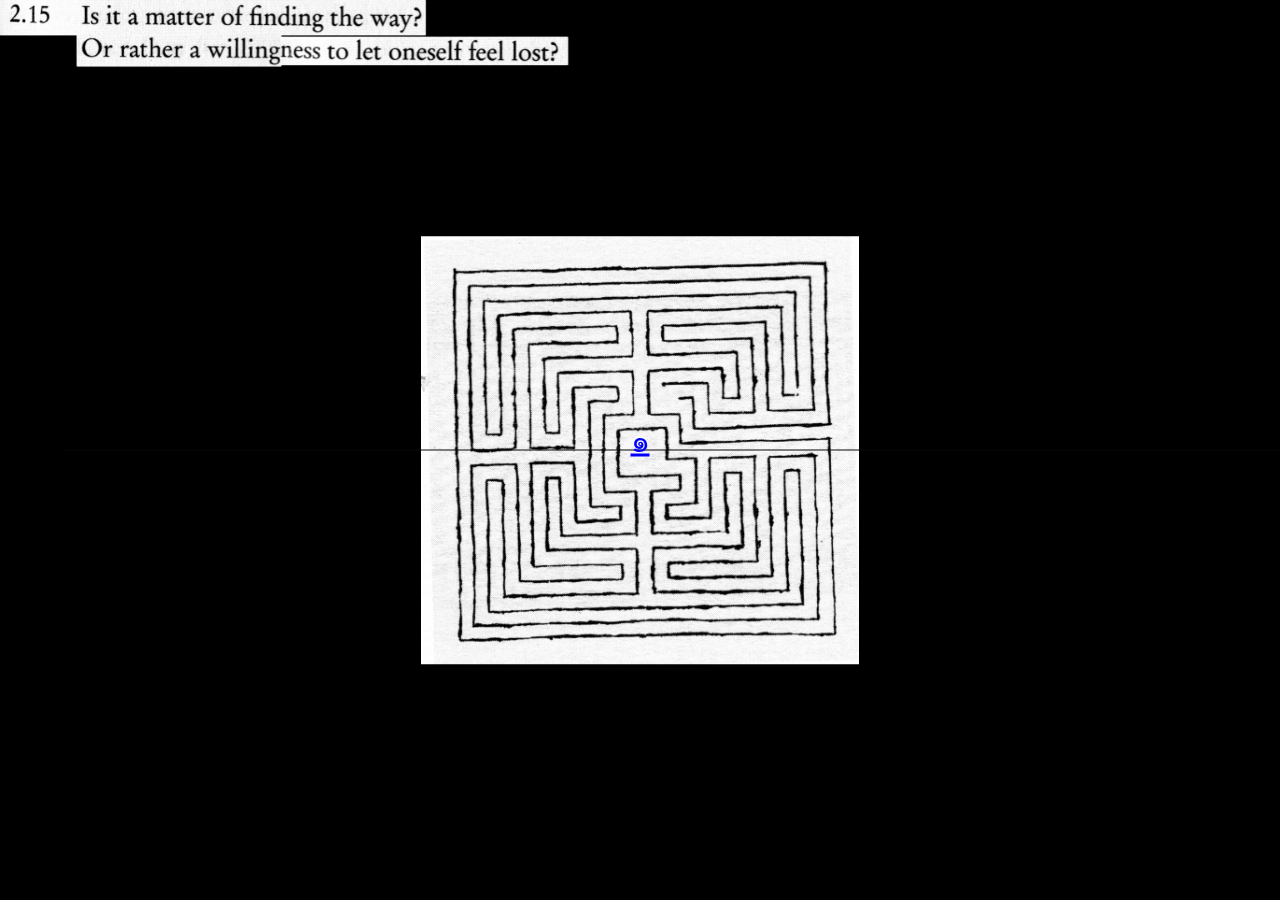
==== commit 85e9e9be: "blue entrance" ====
--- a/index.html
+++ b/index.html
@@ -2,11 +2,13 @@
 <html>
 
 <head>
-  <title>Labyrinth</title>
+  <title>Is it a matter of finding the way?</title>
   <link rel="stylesheet" href="style.css">
+  <link rel="icon" type="image/png" href="favicon.png">
   <meta name="viewport" content="width=device-width, initial-scale=1.0">
   <script type="text/javascript" src="paper-full.min.js"></script>
   <script type="text/paperscript" canvas="canvas-1">
+
     // Adapted from the following Processing example:
   // http://processing.org/learning/topics/follow3.html
 
@@ -67,7 +69,7 @@
   </div>
 
   <div>
-    <div class="enter" id="enter1"><a href="index-split.html">๑</a></div>
+    <div class="enter" id="enter1"><a href="index-split.html" style="color:blue; text-decoration: underline;">๑</a></div>
     <img class="question" src="img/question.png">
   </div>
 
--- a/style.css
+++ b/style.css
@@ -98,7 +98,7 @@
 
 .flight-bottom {
   position: fixed;
-  top: 50%;
+  top: 50.1%;
   left: 55%;
   width: 3%;
   height: auto;
@@ -342,6 +342,7 @@
 
 .math-question {
   width: 40%;
+  min-width: 300px;
 }
 
 .math-question-1 {
@@ -361,6 +362,7 @@
   bottom: 0;
   right: 0;
   width: 20%;
+  min-width: 300px;
 }
 
 .math-answer-hover {
@@ -369,6 +371,7 @@
   right: 0;
   width: 20%;
   height: 15%;
+  min-width: 300px;
   z-index: 100;
   cursor: progress;
 }
